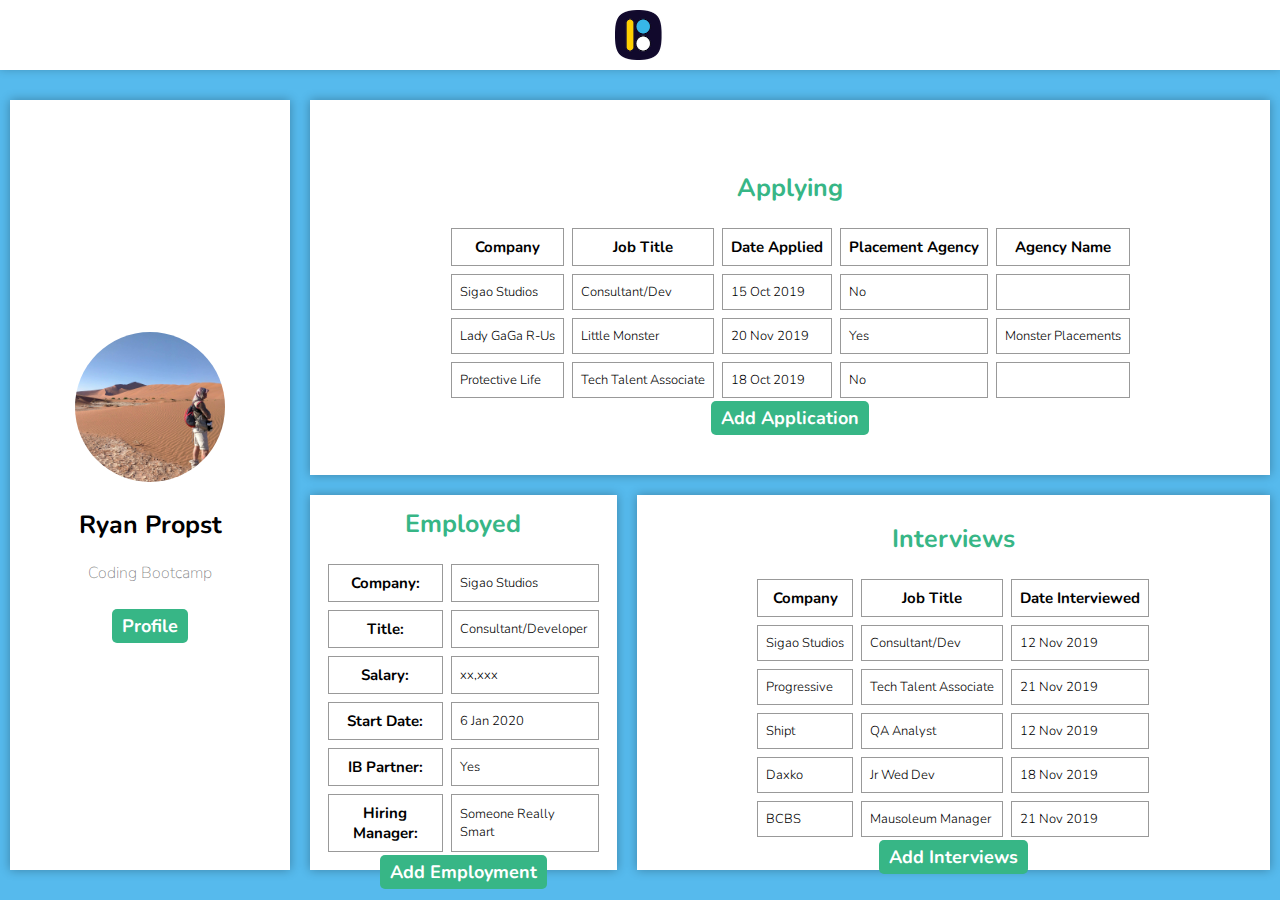
==== index.html @ c48f253e "hackatho mock up, modal needs work" ====
<!DOCTYPE html>
<html lang="en">
  <head>
    <meta charset="utf-8" />
    <meta http-equiv="X-UA-Compatible" content="IE=edge" />
    <meta name="viewport" content="width=device-width, initial-scale=1" />
    <title>Student Page</title>
    <link rel="stylesheet" href="css/style.css" />
  </head>

  <body>
    <div class="navbar-minimal">
      <img src="images/logo_small.png" />
    </div>

    <div class="container">
      <div class="dashboard">
        <div class="dashboard-card main">
          <div class="dashboard-card-content">
            <img
              src="images/profile.jpg"
              alt=""
              width="150"
              class="img-circle"
            />
            <h2>Ryan Propst</h2>
            <p>Coding Bootcamp</p>
            <a href="#" class="btn btn-primary btn-lg profile">Profile</a>
          </div>
        </div>
        <div class="dashboard-card description">
          <div class="dashboard-card-content">
            <h3>Applying</h3>
            <table>
              <tr>
                <th>Company</th>
                <th>Job Title</th>
                <th>Date Applied</th>
                <th>Placement Agency</th>
                <th>Agency Name</th>
              </tr>
              <tr>
                <td>Sigao Studios</td>
                <td>Consultant/Dev</td>
                <td>15 Oct 2019</td>
                <td>No</td>
                <td></td>
              </tr>
              <tr>
                <td>Lady GaGa R-Us</td>
                <td>Little Monster</td>
                <td>20 Nov 2019</td>
                <td>
                  Yes
                  <!-- <select>
                    <option value="no">No</option>
                    <option value="yes">Yes</option>
                  </select> -->
                </td>
                <td>Monster Placements</td>
              </tr>
              <tr>
                <td>Protective Life</td>
                <td>Tech Talent Associate</td>
                <td>18 Oct 2019</td>
                <td>No</td>
                <td></td>
              </tr>
            </table>

            <a href="#" class="btn btn-primary btn-lg btn-other btn-apply"
              >Add Application</a
            >
          </div>
        </div>
        <div class="dashboard-card stat">
          <div class="dashboard-card-content">
            <h3>Employed</h3>
            <table>
              <tr>
                <th>Company:</th>
                <td>Sigao Studios</td>
              </tr>
              <tr>
                <th>Title:</th>
                <td>Consultant/Developer</td>
              </tr>
              <tr>
                <th>Salary:</th>
                <td>xx,xxx</td>
              </tr>
              <tr>
                <th>Start Date:</th>
                <td>6 Jan 2020</td>
              </tr>
              <tr>
                <th>IB Partner:</th>
                <td>Yes</td>
              </tr>
              <tr>
                <th>Hiring Manager:</th>
                <td>Someone Really Smart</td>
              </tr>
            </table>

            <a href="#" class="btn btn-primary btn-lg">Add Employment</a>
          </div>
        </div>
        <div class="dashboard-card stat">
          <div class="dashboard-card-content">
            <h3>Interviews</h3>
            <table>
              <tr>
                <th>Company</th>
                <th>Job Title</th>
                <th>Date Interviewed</th>
                <!-- <th>Placement Agency</th> -->
              </tr>
              <tr>
                <td>Sigao Studios</td>
                <td>Consultant/Dev</td>
                <td>12 Nov 2019</td>
                <!-- <td>No</td> -->
              </tr>
              <tr>
                <td>Progressive</td>
                <td>Tech Talent Associate</td>
                <td>21 Nov 2019</td>
                <!-- <td></td> -->
              </tr>
              <tr>
                <td>Shipt</td>
                <td>QA Analyst</td>
                <td>12 Nov 2019</td>
                <!-- <td>No</td> -->
              </tr>
              <tr>
                <td>Daxko</td>
                <td>Jr Wed Dev</td>
                <td>18 Nov 2019</td>
                <!-- <td>No</td> -->
              </tr>
              <tr>
                <td>BCBS</td>
                <td>Mausoleum Manager</td>
                <td>21 Nov 2019</td>
                <!-- <td>No</td> -->
              </tr>
            </table>

            <a href="#" class="btn btn-primary btn-lg">Add Interviews</a>
            <!-- Button trigger modal -->
            <!-- <button
              type="button"
              class="btn btn-primary"
              data-toggle="modal"
              data-target="#basicExampleModal"
            >
              Launch demo modal
            </button> -->

            <!-- Modal -->
            <!-- <div
              class="modal fade"
              id="basicExampleModal"
              tabindex="-1"
              role="dialog"
              aria-labelledby="exampleModalLabel"
              aria-hidden="true"
            >
              <div class="modal-dialog" role="document">
                <div class="modal-content">
                  <div class="modal-header">
                    <h5 class="modal-title" id="exampleModalLabel">
                      Modal title
                    </h5>
                    <button
                      type="button"
                      class="close"
                      data-dismiss="modal"
                      aria-label="Close"
                    >
                      <span aria-hidden="true">&times;</span>
                    </button>
                  </div>
                  <div class="modal-body">
                    ...
                  </div>
                  <div class="modal-footer">
                    <button
                      type="button"
                      class="btn btn-secondary"
                      data-dismiss="modal"
                    >
                      Close
                    </button>
                    <button type="button" class="btn btn-primary">
                      Save changes
                    </button>
                  </div>
                </div>
              </div>
            </div> -->

            <br />
          </div>
        </div>
      </div>
    </div>
    <script>
      // /$('#myModal').modal('toggle')
    </script>
  </body>
</html>
---- css/style.css ----
/* Importing Google fonts */
@import url("https://fonts.googleapis.com/css?family=Nunito:300,400,700,800,900");

/* Importing layouts */
@import url("layouts/dashboard.css");
html {
  background-color: #56baed;
}

body {
  margin: 0;
  font-family: "Nunito", sans-serif;
  font-size: 18px;
  font-weight: 300;
}
p {
  font-weight: lighter;
}
h1,
h2,
h3,
h4 {
  font-family: "Nunito", sans-serif;
  font-weight: bold;
}
h1 {
  font-size: 30px;
}
h2 {
  font-size: 25px;
  margin-bottom: 20px;
}
h3 {
  font-size: 23px;
}
h4 {
  font-size: 20px;
}

.navbar-minimal {
  height: 70px;
  background: white;
  box-shadow: 0px -2px 10px rgba(0, 0, 0, 0.3);
  display: flex;
  justify-content: space-around;
  align-items: center;
}
.navbar-minimal img {
  width: 50px;
  height: 50px;
}

table {
  border-spacing: 0.5rem;
}

td,
th {
  border: 1px solid #999;
  padding: 0.5rem;
}

table th {
  font-size: 15px;
  /* text-decoration-line: underline; */
}

table td {
  margin: 0;
  font-family: "Nunito", sans-serif;
  font-size: 13px;
  font-weight: 400 lighter;
  text-align: left;
  /* padding: 8px 8px; */
}

td:last-child {
  margin-bottom: 15px;
}
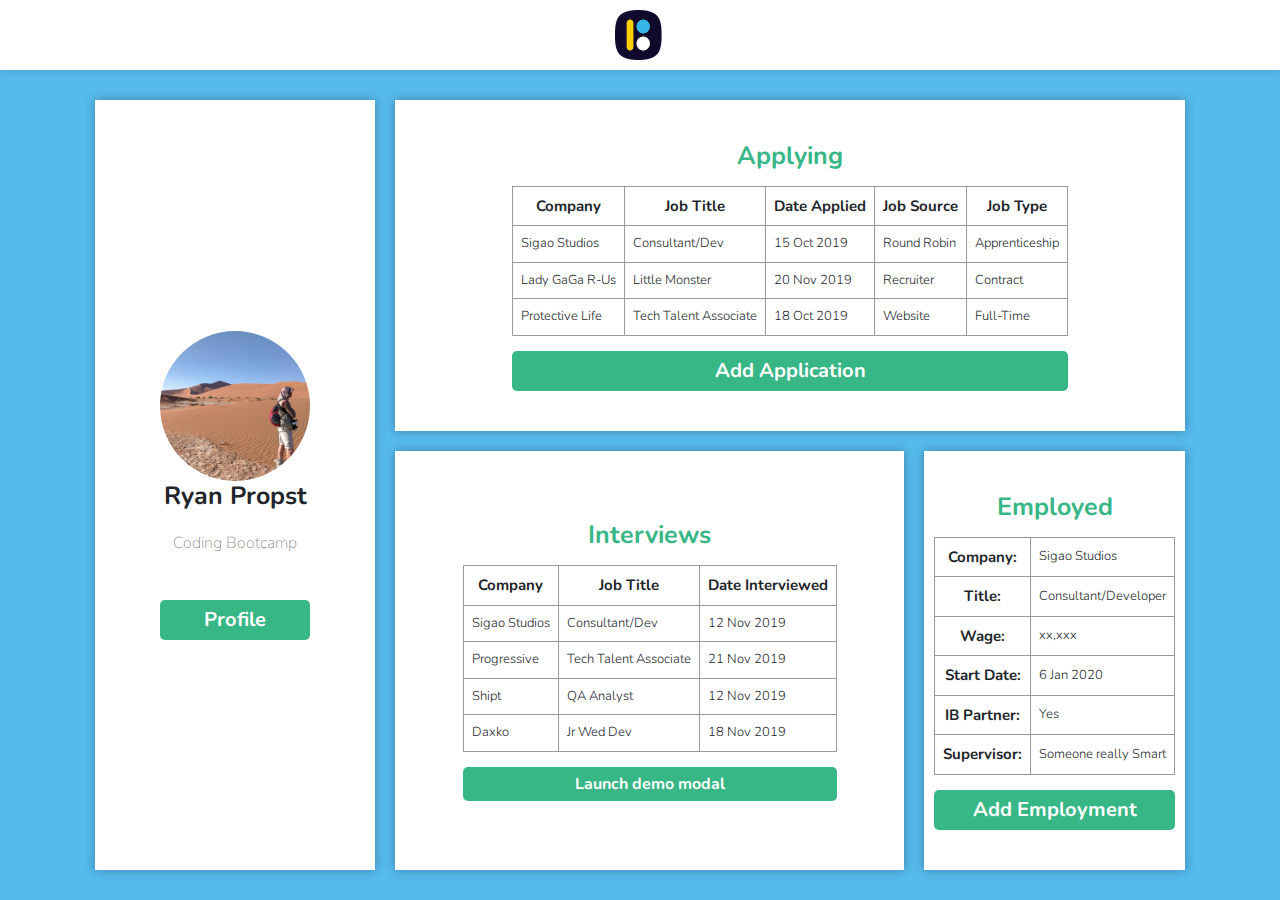
==== commit 24e4350c: "moved card positions, changed table fields, modal is functional" ====
--- a/index.html
+++ b/index.html
@@ -1,6 +1,20 @@
 <!DOCTYPE html>
 <html lang="en">
   <head>
+    <link rel="stylesheet"
+      href="https://maxcdn.bootstrapcdn.com/bootstrap/4.0.0/css/bootstrap.min.css"
+      integrity="sha384-Gn5384xqQ1aoWXA+058RXPxPg6fy4IWvTNh0E263XmFcJlSAwiGgFAW/dAiS6JXm"
+      crossorigin="anonymous">
+      <script src="https://code.jquery.com/jquery-3.2.1.slim.min.js"
+        integrity="sha384-KJ3o2DKtIkvYIK3UENzmM7KCkRr/rE9/Qpg6aAZGJwFDMVNA/GpGFF93hXpG5KkN"
+        crossorigin="anonymous"></script>
+      <script
+        src="https://cdnjs.cloudflare.com/ajax/libs/popper.js/1.12.9/umd/popper.min.js"
+        integrity="sha384-ApNbgh9B+Y1QKtv3Rn7W3mgPxhU9K/ScQsAP7hUibX39j7fakFPskvXusvfa0b4Q"
+        crossorigin="anonymous"></script>
+      <script src="https://maxcdn.bootstrapcdn.com/bootstrap/4.0.0/js/bootstrap.min.js"
+        integrity="sha384-JZR6Spejh4U02d8jOt6vLEHfe/JQGiRRSQQxSfFWpi1MquVdAyjUar5+76PVCmYl"
+        crossorigin="anonymous"></script>
     <meta charset="utf-8" />
     <meta http-equiv="X-UA-Compatible" content="IE=edge" />
     <meta name="viewport" content="width=device-width, initial-scale=1" />
@@ -36,74 +50,35 @@
                 <th>Company</th>
                 <th>Job Title</th>
                 <th>Date Applied</th>
-                <th>Placement Agency</th>
-                <th>Agency Name</th>
+                <th>Job Source</th>
+                <th>Job Type</th>
               </tr>
               <tr>
                 <td>Sigao Studios</td>
                 <td>Consultant/Dev</td>
                 <td>15 Oct 2019</td>
-                <td>No</td>
-                <td></td>
+                <td>Round Robin</td>
+                <td>Apprenticeship</td>
               </tr>
               <tr>
                 <td>Lady GaGa R-Us</td>
                 <td>Little Monster</td>
                 <td>20 Nov 2019</td>
-                <td>
-                  Yes
-                  <!-- <select>
-                    <option value="no">No</option>
-                    <option value="yes">Yes</option>
-                  </select> -->
-                </td>
-                <td>Monster Placements</td>
+                <td>Recruiter</td>
+                <td>Contract</td>
               </tr>
               <tr>
                 <td>Protective Life</td>
                 <td>Tech Talent Associate</td>
                 <td>18 Oct 2019</td>
-                <td>No</td>
-                <td></td>
+                <td>Website</td>
+                <td>Full-Time</td>
               </tr>
             </table>
 
             <a href="#" class="btn btn-primary btn-lg btn-other btn-apply"
               >Add Application</a
             >
-          </div>
-        </div>
-        <div class="dashboard-card stat">
-          <div class="dashboard-card-content">
-            <h3>Employed</h3>
-            <table>
-              <tr>
-                <th>Company:</th>
-                <td>Sigao Studios</td>
-              </tr>
-              <tr>
-                <th>Title:</th>
-                <td>Consultant/Developer</td>
-              </tr>
-              <tr>
-                <th>Salary:</th>
-                <td>xx,xxx</td>
-              </tr>
-              <tr>
-                <th>Start Date:</th>
-                <td>6 Jan 2020</td>
-              </tr>
-              <tr>
-                <th>IB Partner:</th>
-                <td>Yes</td>
-              </tr>
-              <tr>
-                <th>Hiring Manager:</th>
-                <td>Someone Really Smart</td>
-              </tr>
-            </table>
-
-            <a href="#" class="btn btn-primary btn-lg">Add Employment</a>
           </div>
         </div>
         <div class="dashboard-card stat">
@@ -140,39 +115,39 @@
                 <td>18 Nov 2019</td>
                 <!-- <td>No</td> -->
               </tr>
-              <tr>
+              <!-- <tr>
                 <td>BCBS</td>
                 <td>Mausoleum Manager</td>
                 <td>21 Nov 2019</td>
-                <!-- <td>No</td> -->
+                 <td>No</td> -->
               </tr>
             </table>
 
-            <a href="#" class="btn btn-primary btn-lg">Add Interviews</a>
+            <!-- <a href="#" class="btn btn-primary btn-lg">Add Interviews</a> -->
             <!-- Button trigger modal -->
-            <!-- <button
+             <button
               type="button"
               class="btn btn-primary"
               data-toggle="modal"
-              data-target="#basicExampleModal"
+              data-target="#myModal"
             >
               Launch demo modal
-            </button> -->
+            </button>
 
             <!-- Modal -->
-            <!-- <div
+            <div
               class="modal fade"
-              id="basicExampleModal"
+              id="myModal"
               tabindex="-1"
               role="dialog"
-              aria-labelledby="exampleModalLabel"
+              aria-labelledby="myModalLabel"
               aria-hidden="true"
             >
               <div class="modal-dialog" role="document">
                 <div class="modal-content">
                   <div class="modal-header">
                     <h5 class="modal-title" id="exampleModalLabel">
-                      Modal title
+                     Interview
                     </h5>
                     <button
                       type="button"
@@ -184,7 +159,14 @@
                     </button>
                   </div>
                   <div class="modal-body">
-                    ...
+                    <form>
+                      Company:<br>
+                      <input type="text" name="company"><br>
+                      Job Title:<br>
+                      <input type="text" name="job title"><br>
+                      Date:<br>
+                      <input type="text" name="date"><br>
+                    </form>
                   </div>
                   <div class="modal-footer">
                     <button
@@ -200,11 +182,50 @@
                   </div>
                 </div>
               </div>
-            </div> -->
+            </div>
 
             <br />
           </div>
-        </div>
+
+
+        </div>
+
+        <div class="dashboard-card stat">
+          <div class="dashboard-card-content">
+            <h3>Employed</h3>
+            <table>
+              <tr>
+                <th>Company:</th>
+                <td>Sigao Studios</td>
+              </tr>
+              <tr>
+                <th>Title:</th>
+                <td>Consultant/Developer</td>
+              </tr>
+              <tr>
+                <th>Wage:</th>
+                <td>xx,xxx</td>
+              </tr>
+              <tr>
+                <th>Start Date:</th>
+                <td>6 Jan 2020</td>
+              </tr>
+              <tr>
+                <th>IB Partner:</th>
+                <td>Yes</td>
+              </tr>
+              <tr>
+                <th>Supervisor:</th>
+                <td>Someone really Smart</td>
+              </tr>
+            </table>
+
+            <a href="#" class="btn btn-primary btn-lg">Add Employment</a>
+          </div>
+        </div>
+
+
+
       </div>
     </div>
     <script>
--- a/css/style.css
+++ b/css/style.css
@@ -3,6 +3,7 @@
 
 /* Importing layouts */
 @import url("layouts/dashboard.css");
+
 html {
   background-color: #56baed;
 }
@@ -12,6 +13,7 @@
   font-family: "Nunito", sans-serif;
   font-size: 18px;
   font-weight: 300;
+  background-color: #56baed;
 }
 p {
   font-weight: lighter;
